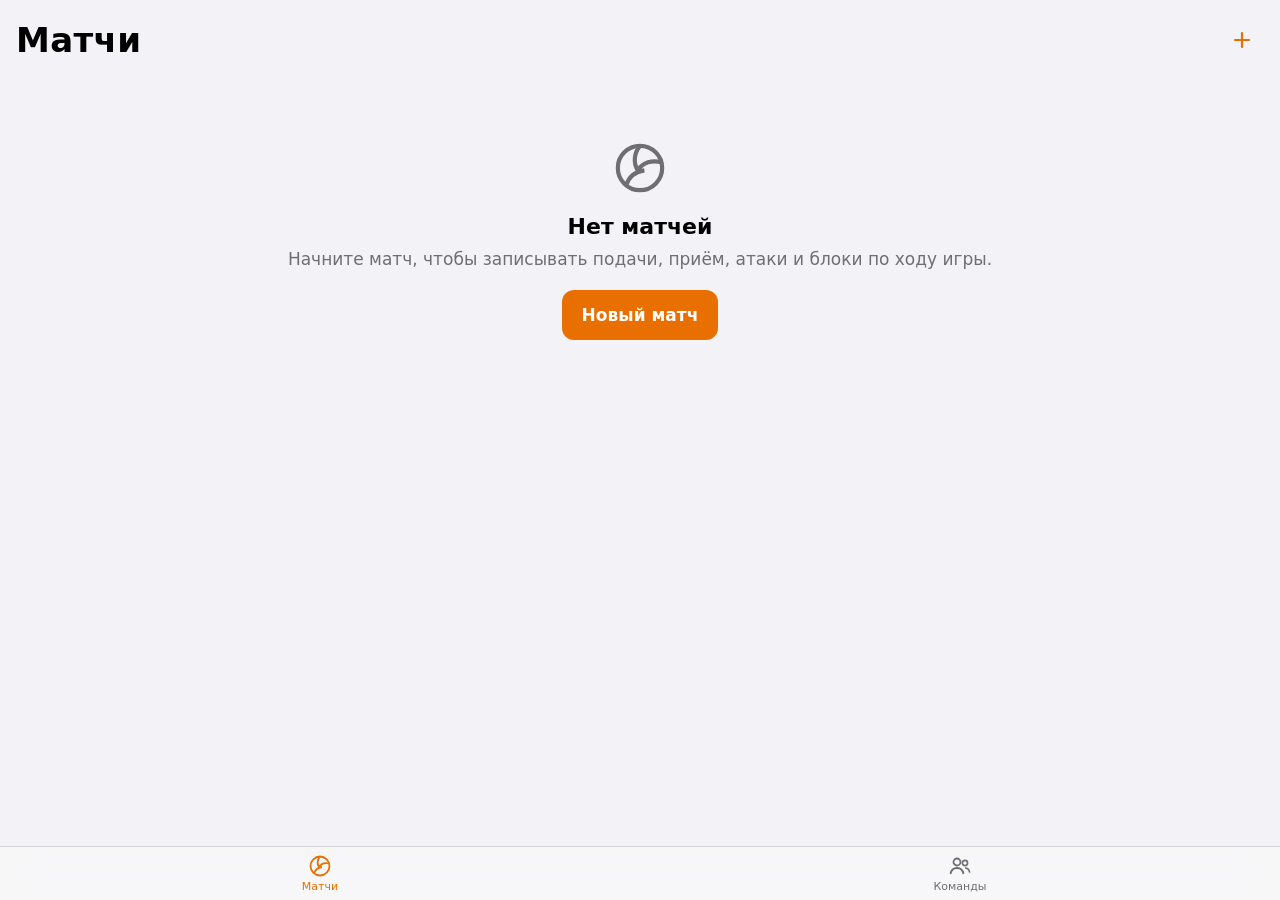
==== docs/index.html @ 700442e5 "Add installable web version of VolleyStats in docs/ Vanilla JS progressive web app for iPhone that n" ====
<!doctype html>
<html lang="ru">
<head>
  <meta charset="utf-8">
  <meta name="viewport" content="width=device-width, initial-scale=1, viewport-fit=cover">
  <title>Волейбол Стат</title>
  <meta name="description" content="Статистика волейбольного матча по ходу игры: подача, приём, атака, блок, защита.">
  <meta name="theme-color" content="#f2f2f7" media="(prefers-color-scheme: light)">
  <meta name="theme-color" content="#000000" media="(prefers-color-scheme: dark)">
  <meta name="apple-mobile-web-app-capable" content="yes">
  <meta name="mobile-web-app-capable" content="yes">
  <meta name="apple-mobile-web-app-status-bar-style" content="default">
  <meta name="apple-mobile-web-app-title" content="Волейбол">
  <link rel="manifest" href="manifest.webmanifest">
  <link rel="apple-touch-icon" href="icons/apple-touch-icon.png">
  <link rel="icon" type="image/png" href="icons/icon-192.png">
  <link rel="stylesheet" href="css/styles.css">
  <script type="module" src="js/app.js"></script>
</head>
<body>
  <div id="app"></div>
  <noscript>Для работы приложения нужен JavaScript.</noscript>
</body>
</html>
---- docs/css/styles.css ----
:root {
  --bg: #f2f2f7;
  --card: #ffffff;
  --card-pressed: #e5e5ea;
  --text: #000000;
  --muted: #6e6e73;
  --sep: rgba(60, 60, 67, 0.18);
  --bar: rgba(249, 249, 249, 0.86);
  --accent: #e86f00;
  --accent-soft: rgba(249, 122, 0, 0.14);
  --good: #248a3d;
  --bad: #d70015;
  --neutral: #0a66d8;
  --danger: #d70015;
  --tile: #ffffff;
  color-scheme: light;
}

@media (prefers-color-scheme: dark) {
  :root {
    --bg: #000000;
    --card: #1c1c1e;
    --card-pressed: #2c2c2e;
    --text: #ffffff;
    --muted: #98989f;
    --sep: rgba(84, 84, 88, 0.6);
    --bar: rgba(22, 22, 24, 0.86);
    --accent: #ff9230;
    --accent-soft: rgba(255, 146, 48, 0.2);
    --good: #2ea84c;
    --bad: #e5303d;
    --neutral: #2f7cf6;
    --danger: #ff453a;
    --tile: #1c1c1e;
    color-scheme: dark;
  }
}

* {
  box-sizing: border-box;
}

html {
  -webkit-text-size-adjust: 100%;
}

body {
  margin: 0;
  background: var(--bg);
  color: var(--text);
  font: 17px/1.3 -apple-system, BlinkMacSystemFont, "SF Pro Text", system-ui, "Segoe UI", Roboto, sans-serif;
  padding-bottom: env(safe-area-inset-bottom);
  -webkit-tap-highlight-color: transparent;
  overscroll-behavior-y: none;
}

body.with-tabs {
  padding-bottom: calc(64px + env(safe-area-inset-bottom));
}

button,
input,
select {
  font: inherit;
  color: inherit;
}

button,
a,
label {
  touch-action: manipulation;
}

button {
  -webkit-user-select: none;
  user-select: none;
}

a {
  color: inherit;
  text-decoration: none;
}

svg {
  width: 24px;
  height: 24px;
}

/* ---------- Headers ---------- */

.large-header {
  display: flex;
  align-items: flex-end;
  justify-content: space-between;
  padding: calc(env(safe-area-inset-top) + 18px) 16px 6px;
}

.large-header h1 {
  margin: 0;
  font-size: 34px;
  font-weight: 700;
  letter-spacing: 0.01em;
}

.navbar {
  position: sticky;
  top: 0;
  z-index: 10;
  display: grid;
  grid-template-columns: 1fr auto 1fr;
  align-items: center;
  gap: 8px;
  min-height: 44px;
  padding: env(safe-area-inset-top) 8px 0;
  background: var(--bar);
  -webkit-backdrop-filter: saturate(180%) blur(20px);
  backdrop-filter: saturate(180%) blur(20px);
  border-bottom: 0.5px solid var(--sep);
}

.navbar h1 {
  margin: 0;
  font-size: 17px;
  font-weight: 600;
  text-align: center;
  white-space: nowrap;
  overflow: hidden;
  text-overflow: ellipsis;
  max-width: 52vw;
}

.nav-side {
  display: flex;
  align-items: center;
  gap: 4px;
  min-width: 0;
}

.nav-side.right {
  justify-content: flex-end;
}

.nav-btn {
  border: 0;
  background: none;
  color: var(--accent);
  padding: 10px 8px;
  font-size: 17px;
  white-space: nowrap;
  cursor: pointer;
}

.nav-btn.bold {
  font-weight: 600;
}

.nav-btn:disabled,
.icon-btn:disabled {
  color: var(--muted);
  opacity: 0.45;
}

.icon-btn {
  display: inline-grid;
  place-items: center;
  width: 44px;
  height: 44px;
  border: 0;
  border-radius: 22px;
  background: none;
  color: var(--accent);
  cursor: pointer;
}

/* ---------- Content and lists ---------- */

.content {
  padding: 8px 16px 32px;
  max-width: 720px;
  margin: 0 auto;
}

.section-title {
  margin: 22px 16px 6px;
  font-size: 13px;
  font-weight: 400;
  text-transform: uppercase;
  color: var(--muted);
}

.group {
  background: var(--card);
  border-radius: 12px;
  overflow: hidden;
  margin-bottom: 8px;
}

.row {
  display: flex;
  align-items: center;
  gap: 12px;
  width: 100%;
  min-height: 48px;
  padding: 10px 16px;
  border: 0;
  background: none;
  text-align: left;
  position: relative;
  cursor: pointer;
}

.row + .row::before {
  content: "";
  position: absolute;
  top: 0;
  left: 16px;
  right: 0;
  border-top: 0.5px solid var(--sep);
}

a.row:active,
button.row:active,
label.row:active {
  background: var(--card-pressed);
}

.row-main {
  flex: 1;
  min-width: 0;
}

.row-title {
  white-space: nowrap;
  overflow: hidden;
  text-overflow: ellipsis;
}

.row-title.accent {
  color: var(--accent);
}

.row-sub {
  font-size: 15px;
  color: var(--muted);
}

.row-end {
  text-align: right;
}

.chev {
  width: 16px;
  height: 16px;
  color: var(--muted);
  opacity: 0.6;
  flex: none;
}

.sets-score {
  font-size: 20px;
  font-weight: 700;
  font-variant-numeric: tabular-nums;
}

.live-tag {
  font-size: 12px;
  color: var(--accent);
  font-variant-numeric: tabular-nums;
}

.num-badge {
  width: 36px;
  font-size: 20px;
  font-weight: 700;
  text-align: center;
  font-variant-numeric: tabular-nums;
}

.row.event {
  min-height: 42px;
  padding-top: 8px;
  padding-bottom: 8px;
  cursor: default;
  font-size: 15px;
}

.pt {
  font-size: 13px;
  font-weight: 700;
  padding: 2px 7px;
  border-radius: 8px;
  color: #fff;
  font-variant-numeric: tabular-nums;
}

.pt.us {
  background: var(--good);
}

.pt.them {
  background: var(--bad);
}

.del {
  border: 0;
  background: none;
  color: var(--muted);
  font-size: 15px;
  padding: 8px 0 8px 8px;
  cursor: pointer;
}

.hint {
  margin: 8px 16px 16px;
  font-size: 13px;
  color: var(--muted);
}

/* ---------- Buttons ---------- */

.btn {
  display: inline-flex;
  align-items: center;
  justify-content: center;
  min-height: 50px;
  padding: 0 20px;
  border: 0;
  border-radius: 12px;
  background: var(--card);
  color: var(--accent);
  font-size: 17px;
  font-weight: 600;
  cursor: pointer;
}

.btn.primary {
  background: var(--accent);
  color: #fff;
}

.btn.danger {
  color: var(--danger);
}

.btn.wide {
  display: flex;
  width: 100%;
  margin: 16px 0;
}

.btn:disabled {
  opacity: 0.4;
}

.btn:active,
.out:active,
.player:active {
  filter: brightness(0.9);
}

.link {
  border: 0;
  background: none;
  padding: 0;
  color: var(--accent);
  font-weight: 600;
  cursor: pointer;
}

/* ---------- Forms ---------- */

.form .field {
  display: flex;
  align-items: center;
  gap: 12px;
  min-height: 48px;
  padding: 4px 16px;
  position: relative;
}

.form .field + .field::before {
  content: "";
  position: absolute;
  top: 0;
  left: 16px;
  right: 0;
  border-top: 0.5px solid var(--sep);
}

.form .field > span {
  flex: none;
  min-width: 112px;
}

.form .field input,
.form .field select {
  flex: 1;
  min-width: 0;
  border: 0;
  background: none;
  font-size: 17px;
  padding: 8px 0;
  text-align: right;
  outline: none;
}

.form .field input:only-child {
  text-align: left;
}

.form .field select {
  -webkit-appearance: none;
  appearance: none;
  color: var(--muted);
  text-align-last: right;
}

.form .field input[type="datetime-local"] {
  -webkit-appearance: none;
  appearance: none;
}

.field.note {
  font-size: 15px;
  color: var(--muted);
  padding: 12px 16px;
  display: block;
}

/* ---------- Empty state ---------- */

.empty {
  text-align: center;
  padding: 72px 32px;
}

.empty-icon svg {
  width: 56px;
  height: 56px;
  color: var(--muted);
}

.empty h2 {
  margin: 12px 0 6px;
  font-size: 22px;
}

.empty p {
  margin: 0 0 20px;
  color: var(--muted);
}

.empty-actions {
  display: flex;
  flex-direction: column;
  gap: 10px;
  align-items: center;
}

/* ---------- Tab bar ---------- */

.tabbar {
  position: fixed;
  left: 0;
  right: 0;
  bottom: 0;
  z-index: 20;
  display: flex;
  padding-bottom: env(safe-area-inset-bottom);
  background: var(--bar);
  -webkit-backdrop-filter: saturate(180%) blur(20px);
  backdrop-filter: saturate(180%) blur(20px);
  border-top: 0.5px solid var(--sep);
}

.tab {
  flex: 1;
  display: flex;
  flex-direction: column;
  align-items: center;
  gap: 2px;
  padding: 7px 0 6px;
  font-size: 11px;
  font-weight: 500;
  color: var(--muted);
}

.tab.active {
  color: var(--accent);
}

/* ---------- Match detail ---------- */

.score-card {
  background: var(--card);
  border-radius: 12px;
  padding: 16px;
  margin-top: 8px;
  text-align: center;
}

.score-teams {
  display: grid;
  grid-template-columns: 1fr auto 1fr;
  align-items: center;
  gap: 10px;
  font-weight: 600;
}

.score-teams span:first-child {
  text-align: left;
}

.score-teams span:last-child {
  text-align: right;
}

.score-teams strong {
  font-size: 36px;
  font-variant-numeric: tabular-nums;
}

.score-sets {
  margin-top: 6px;
  color: var(--muted);
  font-variant-numeric: tabular-nums;
}

.score-date {
  margin-top: 4px;
  font-size: 13px;
  color: var(--muted);
}

/* ---------- Live input ---------- */

.live-top {
  position: sticky;
  top: 0;
  z-index: 10;
  background: var(--bar);
  -webkit-backdrop-filter: saturate(180%) blur(20px);
  backdrop-filter: saturate(180%) blur(20px);
  border-bottom: 0.5px solid var(--sep);
}

.live-top .navbar {
  position: static;
  background: none;
  -webkit-backdrop-filter: none;
  backdrop-filter: none;
  border-bottom: 0;
}

.scoreboard {
  display: grid;
  grid-template-columns: 1fr auto 1fr;
  align-items: center;
  gap: 8px;
  padding: 0 16px 8px;
}

.sb-name {
  font-size: 15px;
  font-weight: 600;
  white-space: nowrap;
  overflow: hidden;
  text-overflow: ellipsis;
}

.sb-sets {
  font-size: 12px;
  color: var(--muted);
}

.sb-team.right {
  text-align: right;
}

.sb-score {
  font-size: 46px;
  font-weight: 800;
  line-height: 1;
  font-variant-numeric: tabular-nums;
  letter-spacing: -0.02em;
}

.sb-score span {
  margin: 0 6px;
  color: var(--muted);
  font-weight: 600;
}

.sb-history {
  text-align: center;
  font-size: 12px;
  color: var(--muted);
  padding-bottom: 8px;
  margin-top: -2px;
  font-variant-numeric: tabular-nums;
}

.content.live {
  padding-top: 12px;
}

.players {
  display: grid;
  grid-template-columns: repeat(auto-fill, minmax(64px, 1fr));
  gap: 8px;
}

.player {
  display: flex;
  flex-direction: column;
  align-items: center;
  justify-content: center;
  min-height: 58px;
  padding: 4px;
  border: 2px solid transparent;
  border-radius: 12px;
  background: var(--tile);
  cursor: pointer;
}

.player .num {
  font-size: 22px;
  font-weight: 700;
  line-height: 1.1;
  font-variant-numeric: tabular-nums;
}

.player .name {
  max-width: 100%;
  font-size: 11px;
  color: var(--muted);
  white-space: nowrap;
  overflow: hidden;
  text-overflow: ellipsis;
}

.player.libero {
  border-color: var(--accent-soft);
}

.player.selected {
  background: var(--accent);
  border-color: var(--accent);
  color: #fff;
}

.player.selected .name {
  color: rgba(255, 255, 255, 0.9);
}

.pad {
  margin-top: 18px;
}

.pad-who {
  font-weight: 600;
  margin: 0 0 8px;
}

.pad-who.muted {
  color: var(--muted);
}

.pad-row {
  display: flex;
  align-items: stretch;
  gap: 6px;
  margin-bottom: 6px;
}

.pad-label {
  flex: none;
  width: 64px;
  display: flex;
  align-items: center;
  font-size: 14px;
  font-weight: 600;
}

.out {
  flex: 1;
  min-width: 0;
  min-height: 46px;
  padding: 4px 2px;
  border: 0;
  border-radius: 10px;
  color: #fff;
  font-size: 13px;
  font-weight: 600;
  line-height: 1.1;
  letter-spacing: -0.01em;
  cursor: pointer;
  -webkit-hyphens: auto;
  hyphens: auto;
}

.out.good {
  background: var(--good);
}

.out.bad {
  background: var(--bad);
}

.out.neutral {
  background: var(--neutral);
}

.out:disabled {
  opacity: 0.3;
}

.finished {
  text-align: center;
  padding: 24px 0 8px;
}

.finished .trophy {
  font-size: 48px;
  filter: grayscale(1);
}

.finished .trophy.won {
  filter: none;
}

.finished h2 {
  margin: 4px 0;
}

.finished p {
  color: var(--muted);
  font-size: 15px;
}

/* ---------- Stats ---------- */

.chips {
  display: flex;
  gap: 8px;
  overflow-x: auto;
  padding: 4px 0 10px;
  scrollbar-width: none;
}

.chips::-webkit-scrollbar {
  display: none;
}

.chip {
  flex: none;
  border: 0;
  border-radius: 18px;
  padding: 8px 14px;
  background: var(--card);
  font-size: 15px;
  font-weight: 500;
  cursor: pointer;
}

.chip.active {
  background: var(--accent);
  color: #fff;
}

.segmented {
  display: flex;
  padding: 2px;
  border-radius: 9px;
  background: var(--card-pressed);
  margin-bottom: 14px;
}

.seg {
  flex: 1;
  border: 0;
  border-radius: 7px;
  padding: 6px 2px;
  background: none;
  font-size: 13px;
  font-weight: 500;
  cursor: pointer;
  white-space: nowrap;
}

.seg.active {
  background: var(--card);
  box-shadow: 0 1px 3px rgba(0, 0, 0, 0.12);
  font-weight: 600;
}

.table-wrap {
  overflow-x: auto;
  background: var(--card);
  border-radius: 12px;
  -webkit-overflow-scrolling: touch;
}

table.stats {
  border-collapse: separate;
  border-spacing: 0;
  width: 100%;
  font-variant-numeric: tabular-nums;
  font-size: 15px;
}

.stats th,
.stats td {
  padding: 10px 10px;
  text-align: right;
  white-space: nowrap;
  border-bottom: 0.5px solid var(--sep);
}

.stats thead th {
  font-size: 12px;
  font-weight: 600;
  color: var(--muted);
}

.stats .player-col {
  position: sticky;
  left: 0;
  z-index: 1;
  background: var(--card);
  text-align: left;
  font-weight: 400;
  max-width: 150px;
  overflow: hidden;
  text-overflow: ellipsis;
}

.stats tbody .player-col b {
  display: inline-block;
  min-width: 22px;
  text-align: right;
  margin-right: 4px;
}

.stats tfoot th,
.stats tfoot td {
  font-weight: 700;
  border-bottom: 0;
}

/* ---------- Dialogs ---------- */

.overlay {
  position: fixed;
  inset: 0;
  z-index: 100;
  display: grid;
  place-items: center;
  padding: 24px;
  background: rgba(0, 0, 0, 0.4);
  animation: fade 0.15s ease-out;
}

@keyframes fade {
  from {
    opacity: 0;
  }
}

.dialog {
  width: min(300px, 100%);
  border-radius: 14px;
  background: var(--card);
  text-align: center;
  overflow: hidden;
}

.dialog h2 {
  margin: 18px 16px 4px;
  font-size: 17px;
  font-weight: 600;
}

.dialog p {
  margin: 0 16px 16px;
  font-size: 13px;
}

.dialog-input {
  display: block;
  width: calc(100% - 32px);
  margin: 8px 16px 16px;
  padding: 8px 10px;
  border: 0.5px solid var(--sep);
  border-radius: 8px;
  background: var(--bg);
  font-size: 16px;
}

.dialog-buttons {
  display: flex;
  border-top: 0.5px solid var(--sep);
}

.dialog-buttons button {
  flex: 1;
  min-height: 46px;
  border: 0;
  background: none;
  color: var(--accent);
  font-size: 17px;
  cursor: pointer;
}

.dialog-buttons button + button {
  border-left: 0.5px solid var(--sep);
}

.dialog-buttons .bold {
  font-weight: 600;
}

.dialog-buttons .destructive {
  color: var(--danger);
  font-weight: 600;
}

.sheet-overlay {
  place-items: end center;
  padding: 0;
}

.sheet {
  width: 100%;
  max-width: 720px;
  max-height: 92vh;
  overflow-y: auto;
  border-radius: 14px 14px 0 0;
  background: var(--bg);
  padding: 0 16px calc(20px + env(safe-area-inset-bottom));
  animation: rise 0.2s ease-out;
}

@keyframes rise {
  from {
    transform: translateY(40px);
    opacity: 0;
  }
}

.sheet-bar {
  display: grid;
  grid-template-columns: 1fr auto 1fr;
  align-items: center;
  margin: 6px -8px 10px;
}

.sheet-bar h2 {
  margin: 0;
  font-size: 17px;
  font-weight: 600;
}

.sheet-bar .nav-btn:last-child {
  justify-self: end;
}

.sheet-bar .nav-btn:first-child {
  justify-self: start;
}

/* ---------- Narrow phones (iPhone SE 1st gen and similar) ---------- */

@media (max-width: 359px) {
  .content {
    padding-left: 12px;
    padding-right: 12px;
  }

  .pad-label {
    width: 52px;
    font-size: 12px;
  }

  .pad-row {
    gap: 4px;
  }

  .out {
    font-size: 12px;
  }

  .sb-score {
    font-size: 38px;
  }
}
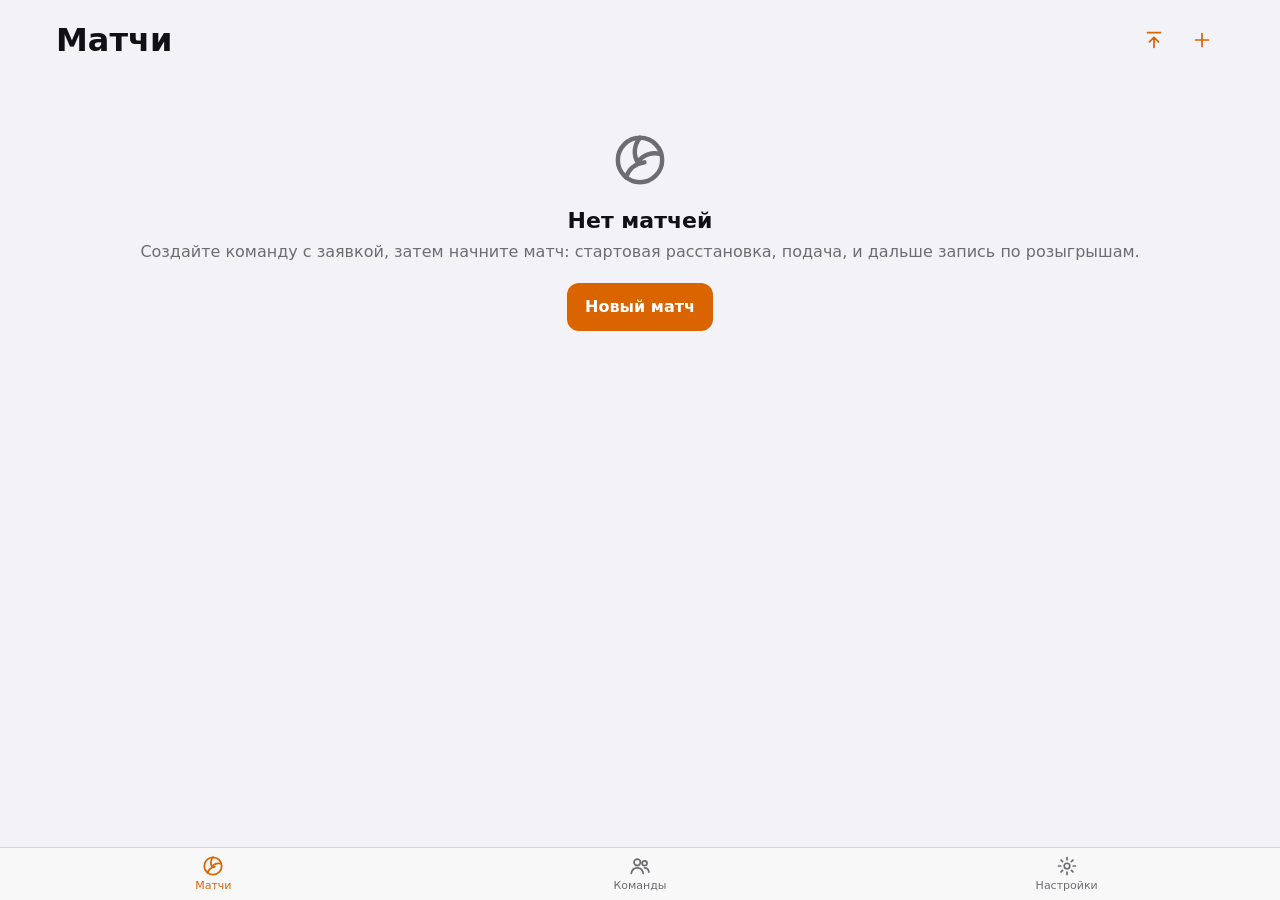
==== commit f0660933: "Rebuild web app as a rally-based scouting tool per the P0 spec The event log is now the single sourc" ====
--- a/docs/index.html
+++ b/docs/index.html
@@ -4,7 +4,7 @@
   <meta charset="utf-8">
   <meta name="viewport" content="width=device-width, initial-scale=1, viewport-fit=cover">
   <title>Волейбол Стат</title>
-  <meta name="description" content="Статистика волейбольного матча по ходу игры: подача, приём, атака, блок, защита.">
+  <meta name="description" content="Скаутинг волейбольного матча: журнал розыгрышей, расстановки, связующий, отчёты.">
   <meta name="theme-color" content="#f2f2f7" media="(prefers-color-scheme: light)">
   <meta name="theme-color" content="#000000" media="(prefers-color-scheme: dark)">
   <meta name="apple-mobile-web-app-capable" content="yes">
--- a/docs/css/styles.css
+++ b/docs/css/styles.css
@@ -1,18 +1,23 @@
 :root {
   --bg: #f2f2f7;
   --card: #ffffff;
-  --card-pressed: #e5e5ea;
-  --text: #000000;
-  --muted: #6e6e73;
+  --card-2: #f7f7fa;
+  --pressed: #e5e5ea;
+  --text: #111114;
+  --muted: #6c6c72;
   --sep: rgba(60, 60, 67, 0.18);
-  --bar: rgba(249, 249, 249, 0.86);
-  --accent: #e86f00;
-  --accent-soft: rgba(249, 122, 0, 0.14);
-  --good: #248a3d;
-  --bad: #d70015;
-  --neutral: #0a66d8;
-  --danger: #d70015;
-  --tile: #ffffff;
+  --bar: rgba(249, 249, 249, 0.9);
+  --accent: #d96400;
+  --accent-ink: #ffffff;
+  --accent-soft: rgba(217, 100, 0, 0.12);
+  --good: #1f7a36;
+  --bad: #c4161c;
+  --neutral: #2c5fd4;
+  --warn: #9a5b00;
+  --danger: #c4161c;
+  --us: #1f7a36;
+  --them: #c4161c;
+  --chart: #2c5fd4;
   color-scheme: light;
 }
 
@@ -20,18 +25,23 @@
   :root {
     --bg: #000000;
     --card: #1c1c1e;
-    --card-pressed: #2c2c2e;
-    --text: #ffffff;
-    --muted: #98989f;
-    --sep: rgba(84, 84, 88, 0.6);
-    --bar: rgba(22, 22, 24, 0.86);
-    --accent: #ff9230;
-    --accent-soft: rgba(255, 146, 48, 0.2);
-    --good: #2ea84c;
-    --bad: #e5303d;
-    --neutral: #2f7cf6;
-    --danger: #ff453a;
-    --tile: #1c1c1e;
+    --card-2: #232326;
+    --pressed: #2c2c2e;
+    --text: #f5f5f7;
+    --muted: #9a9aa1;
+    --sep: rgba(84, 84, 88, 0.65);
+    --bar: rgba(22, 22, 24, 0.9);
+    --accent: #ff9a3d;
+    --accent-ink: #1a0d00;
+    --accent-soft: rgba(255, 154, 61, 0.18);
+    --good: #34a853;
+    --bad: #ef4444;
+    --neutral: #5b8cff;
+    --warn: #e0a030;
+    --danger: #ff5a52;
+    --us: #34a853;
+    --them: #ef4444;
+    --chart: #7aa2ff;
     color-scheme: dark;
   }
 }
@@ -48,32 +58,34 @@
   margin: 0;
   background: var(--bg);
   color: var(--text);
-  font: 17px/1.3 -apple-system, BlinkMacSystemFont, "SF Pro Text", system-ui, "Segoe UI", Roboto, sans-serif;
+  font: 16px/1.35 -apple-system, BlinkMacSystemFont, "SF Pro Text", system-ui, "Segoe UI", Roboto, sans-serif;
   padding-bottom: env(safe-area-inset-bottom);
   -webkit-tap-highlight-color: transparent;
-  overscroll-behavior-y: none;
 }
 
 body.with-tabs {
-  padding-bottom: calc(64px + env(safe-area-inset-bottom));
+  padding-bottom: calc(60px + env(safe-area-inset-bottom));
 }
 
 button,
 input,
-select {
+select,
+textarea {
   font: inherit;
   color: inherit;
 }
 
 button,
 a,
-label {
+label,
+select {
   touch-action: manipulation;
 }
 
 button {
   -webkit-user-select: none;
   user-select: none;
+  cursor: pointer;
 }
 
 a {
@@ -81,25 +93,59 @@
   text-decoration: none;
 }
 
-svg {
-  width: 24px;
-  height: 24px;
-}
-
-/* ---------- Headers ---------- */
+.ico {
+  width: 22px;
+  height: 22px;
+  flex: none;
+}
+
+.mono {
+  font-variant-numeric: tabular-nums;
+}
+
+.muted {
+  color: var(--muted);
+}
+
+.small {
+  font-size: 13px;
+}
+
+kbd {
+  font: 600 10px/1 ui-monospace, SFMono-Regular, Menlo, monospace;
+  padding: 2px 4px;
+  border-radius: 4px;
+  background: rgba(127, 127, 127, 0.18);
+  color: inherit;
+  opacity: 0.75;
+}
+
+@media (hover: none) {
+  kbd {
+    display: none;
+  }
+}
+
+/* ---------- Headers and navigation ---------- */
 
 .large-header {
   display: flex;
   align-items: flex-end;
   justify-content: space-between;
   padding: calc(env(safe-area-inset-top) + 18px) 16px 6px;
+  max-width: 1200px;
+  margin: 0 auto;
 }
 
 .large-header h1 {
   margin: 0;
-  font-size: 34px;
+  font-size: 32px;
   font-weight: 700;
-  letter-spacing: 0.01em;
+}
+
+.lh-actions {
+  display: flex;
+  gap: 4px;
 }
 
 .navbar {
@@ -110,7 +156,7 @@
   grid-template-columns: 1fr auto 1fr;
   align-items: center;
   gap: 8px;
-  min-height: 44px;
+  min-height: 48px;
   padding: env(safe-area-inset-top) 8px 0;
   background: var(--bar);
   -webkit-backdrop-filter: saturate(180%) blur(20px);
@@ -118,15 +164,27 @@
   border-bottom: 0.5px solid var(--sep);
 }
 
-.navbar h1 {
+.nav-title {
+  text-align: center;
+  min-width: 0;
+  max-width: 60vw;
+}
+
+.nav-title h1 {
   margin: 0;
   font-size: 17px;
   font-weight: 600;
-  text-align: center;
   white-space: nowrap;
   overflow: hidden;
   text-overflow: ellipsis;
-  max-width: 52vw;
+}
+
+.nav-sub {
+  font-size: 12px;
+  color: var(--muted);
+  white-space: nowrap;
+  overflow: hidden;
+  text-overflow: ellipsis;
 }
 
 .nav-side {
@@ -141,13 +199,15 @@
 }
 
 .nav-btn {
+  display: inline-flex;
+  align-items: center;
+  gap: 2px;
   border: 0;
   background: none;
   color: var(--accent);
-  padding: 10px 8px;
+  padding: 10px 6px;
   font-size: 17px;
   white-space: nowrap;
-  cursor: pointer;
 }
 
 .nav-btn.bold {
@@ -156,8 +216,7 @@
 
 .nav-btn:disabled,
 .icon-btn:disabled {
-  color: var(--muted);
-  opacity: 0.45;
+  opacity: 0.35;
 }
 
 .icon-btn {
@@ -169,22 +228,56 @@
   border-radius: 22px;
   background: none;
   color: var(--accent);
-  cursor: pointer;
-}
-
-/* ---------- Content and lists ---------- */
+}
+
+.tabbar {
+  position: fixed;
+  left: 0;
+  right: 0;
+  bottom: 0;
+  z-index: 20;
+  display: flex;
+  padding-bottom: env(safe-area-inset-bottom);
+  background: var(--bar);
+  -webkit-backdrop-filter: saturate(180%) blur(20px);
+  backdrop-filter: saturate(180%) blur(20px);
+  border-top: 0.5px solid var(--sep);
+}
+
+.tab {
+  flex: 1;
+  display: flex;
+  flex-direction: column;
+  align-items: center;
+  gap: 2px;
+  padding: 7px 0 6px;
+  font-size: 11px;
+  font-weight: 500;
+  color: var(--muted);
+}
+
+.tab.active {
+  color: var(--accent);
+}
+
+/* ---------- Content, lists, forms ---------- */
 
 .content {
   padding: 8px 16px 32px;
+  max-width: 1200px;
+  margin: 0 auto;
+}
+
+.content.narrow {
   max-width: 720px;
-  margin: 0 auto;
 }
 
 .section-title {
   margin: 22px 16px 6px;
   font-size: 13px;
-  font-weight: 400;
+  font-weight: 500;
   text-transform: uppercase;
+  letter-spacing: 0.02em;
   color: var(--muted);
 }
 
@@ -206,10 +299,15 @@
   background: none;
   text-align: left;
   position: relative;
-  cursor: pointer;
-}
-
-.row + .row::before {
+}
+
+.row > .ico {
+  color: var(--accent);
+}
+
+.row + .row::before,
+.form .field + .field::before,
+.roster-row + .roster-row::before {
   content: "";
   position: absolute;
   top: 0;
@@ -221,7 +319,7 @@
 a.row:active,
 button.row:active,
 label.row:active {
-  background: var(--card-pressed);
+  background: var(--pressed);
 }
 
 .row-main {
@@ -240,7 +338,7 @@
 }
 
 .row-sub {
-  font-size: 15px;
+  font-size: 14px;
   color: var(--muted);
 }
 
@@ -253,7 +351,6 @@
   height: 16px;
   color: var(--muted);
   opacity: 0.6;
-  flex: none;
 }
 
 .sets-score {
@@ -276,98 +373,18 @@
   font-variant-numeric: tabular-nums;
 }
 
-.row.event {
-  min-height: 42px;
-  padding-top: 8px;
-  padding-bottom: 8px;
-  cursor: default;
-  font-size: 15px;
-}
-
-.pt {
+.hint {
+  margin: 8px 16px 14px;
   font-size: 13px;
-  font-weight: 700;
-  padding: 2px 7px;
-  border-radius: 8px;
-  color: #fff;
-  font-variant-numeric: tabular-nums;
-}
-
-.pt.us {
-  background: var(--good);
-}
-
-.pt.them {
-  background: var(--bad);
-}
-
-.del {
-  border: 0;
-  background: none;
-  color: var(--muted);
-  font-size: 15px;
-  padding: 8px 0 8px 8px;
-  cursor: pointer;
-}
-
-.hint {
-  margin: 8px 16px 16px;
-  font-size: 13px;
-  color: var(--muted);
-}
-
-/* ---------- Buttons ---------- */
-
-.btn {
-  display: inline-flex;
-  align-items: center;
-  justify-content: center;
-  min-height: 50px;
-  padding: 0 20px;
-  border: 0;
-  border-radius: 12px;
-  background: var(--card);
-  color: var(--accent);
-  font-size: 17px;
-  font-weight: 600;
-  cursor: pointer;
-}
-
-.btn.primary {
-  background: var(--accent);
-  color: #fff;
-}
-
-.btn.danger {
-  color: var(--danger);
-}
-
-.btn.wide {
-  display: flex;
-  width: 100%;
-  margin: 16px 0;
-}
-
-.btn:disabled {
-  opacity: 0.4;
-}
-
-.btn:active,
-.out:active,
-.player:active {
-  filter: brightness(0.9);
-}
-
-.link {
-  border: 0;
-  background: none;
-  padding: 0;
-  color: var(--accent);
-  font-weight: 600;
-  cursor: pointer;
-}
-
-/* ---------- Forms ---------- */
+  color: var(--muted);
+}
+
+.warn-text {
+  color: var(--warn);
+  display: flex;
+  gap: 6px;
+  align-items: center;
+}
 
 .form .field {
   display: flex;
@@ -378,27 +395,24 @@
   position: relative;
 }
 
-.form .field + .field::before {
-  content: "";
-  position: absolute;
-  top: 0;
-  left: 16px;
-  right: 0;
-  border-top: 0.5px solid var(--sep);
+.form .field.col {
+  flex-direction: column;
+  align-items: stretch;
+  padding: 10px 16px;
 }
 
 .form .field > span {
   flex: none;
-  min-width: 112px;
-}
-
-.form .field input,
+  min-width: 128px;
+}
+
+.form .field input:not([type="checkbox"]),
 .form .field select {
   flex: 1;
   min-width: 0;
   border: 0;
   background: none;
-  font-size: 17px;
+  font-size: 16px;
   padding: 8px 0;
   text-align: right;
   outline: none;
@@ -411,13 +425,24 @@
 .form .field select {
   -webkit-appearance: none;
   appearance: none;
-  color: var(--muted);
+  color: var(--accent);
   text-align-last: right;
 }
 
-.form .field input[type="datetime-local"] {
-  -webkit-appearance: none;
-  appearance: none;
+.field.check {
+  justify-content: space-between;
+}
+
+.field.check.plain {
+  display: flex;
+  padding: 12px 4px;
+}
+
+.field.check input,
+.chip-check input {
+  width: 22px;
+  height: 22px;
+  accent-color: var(--accent);
 }
 
 .field.note {
@@ -427,14 +452,250 @@
   display: block;
 }
 
+.key-input {
+  caret-color: transparent;
+  font-family: ui-monospace, Menlo, monospace !important;
+  cursor: pointer;
+}
+
+.key-input:focus {
+  color: var(--accent);
+}
+
+.textarea {
+  width: 100%;
+  border: 0.5px solid var(--sep);
+  border-radius: 10px;
+  background: var(--card);
+  padding: 10px;
+  font: 15px/1.4 ui-monospace, Menlo, monospace;
+}
+
+.roster .roster-row {
+  display: grid;
+  grid-template-columns: 28px 64px 1fr auto;
+  align-items: center;
+  gap: 10px;
+  padding: 8px 16px;
+  position: relative;
+}
+
+.roster-num {
+  width: 100%;
+  border: 0.5px solid var(--sep);
+  border-radius: 8px;
+  background: var(--card-2);
+  padding: 6px 8px;
+  text-align: center;
+  font-weight: 700;
+  font-variant-numeric: tabular-nums;
+}
+
+.roster-row input[type="checkbox"] {
+  width: 22px;
+  height: 22px;
+  accent-color: var(--accent);
+}
+
+.roster-pos {
+  color: var(--muted);
+  font-size: 14px;
+}
+
+/* ---------- Buttons and chips ---------- */
+
+.btn {
+  display: inline-flex;
+  align-items: center;
+  justify-content: center;
+  gap: 6px;
+  min-height: 48px;
+  padding: 0 18px;
+  border: 0;
+  border-radius: 12px;
+  background: var(--card);
+  color: var(--accent);
+  font-size: 16px;
+  font-weight: 600;
+}
+
+.btn.primary {
+  background: var(--accent);
+  color: var(--accent-ink);
+}
+
+.btn.danger {
+  color: var(--danger);
+}
+
+.btn.wide {
+  display: flex;
+  width: 100%;
+  margin: 14px 0;
+}
+
+.btn.small {
+  min-height: 36px;
+  padding: 0 12px;
+  font-size: 14px;
+  border-radius: 9px;
+}
+
+.btn.small .ico {
+  width: 16px;
+  height: 16px;
+}
+
+.btn:disabled {
+  opacity: 0.4;
+}
+
+.btn:active,
+.chip:active,
+.grade:active,
+.ptile:active,
+.skill:active,
+.tool:active {
+  filter: brightness(0.92);
+}
+
+.link {
+  border: 0;
+  background: none;
+  padding: 0 4px;
+  color: var(--accent);
+  font-weight: 600;
+  font-size: inherit;
+}
+
+.row-buttons {
+  display: flex;
+  flex-wrap: wrap;
+  gap: 8px;
+  margin: 10px 0;
+}
+
+.row-buttons.center {
+  justify-content: center;
+}
+
+.chip {
+  flex: none;
+  display: inline-flex;
+  align-items: center;
+  gap: 4px;
+  min-height: 40px;
+  border: 1px solid var(--sep);
+  border-radius: 20px;
+  padding: 6px 13px;
+  background: var(--card);
+  font-size: 14px;
+  font-weight: 500;
+}
+
+.chip small {
+  color: var(--muted);
+}
+
+.chip.active {
+  background: var(--accent);
+  border-color: var(--accent);
+  color: var(--accent-ink);
+}
+
+.chip:disabled {
+  opacity: 0.4;
+}
+
+.chip-check {
+  display: inline-flex;
+  align-items: center;
+  gap: 6px;
+  padding: 6px 10px;
+  border-radius: 10px;
+  background: var(--card-2);
+}
+
+.pick,
+.chips-row {
+  display: flex;
+  flex-wrap: wrap;
+  gap: 8px;
+  margin: 6px 0 10px;
+}
+
+.segmented {
+  display: flex;
+  padding: 2px;
+  border-radius: 10px;
+  background: var(--pressed);
+  margin: 6px 0 12px;
+}
+
+.seg {
+  flex: 1;
+  border: 0;
+  border-radius: 8px;
+  padding: 7px 6px;
+  background: none;
+  font-size: 14px;
+  font-weight: 500;
+}
+
+.segmented.big .seg {
+  padding: 12px 6px;
+  font-size: 16px;
+}
+
+.seg.active {
+  background: var(--card);
+  box-shadow: 0 1px 3px rgba(0, 0, 0, 0.14);
+  font-weight: 600;
+}
+
+.badge {
+  display: inline-block;
+  padding: 1px 8px;
+  border-radius: 8px;
+  background: var(--accent-soft);
+  color: var(--accent);
+  font-weight: 700;
+  font-size: 13px;
+}
+
+.badge.muted {
+  background: var(--pressed);
+  color: var(--muted);
+}
+
+.flag {
+  display: inline-block;
+  padding: 1px 7px;
+  border-radius: 7px;
+  font-size: 12px;
+  font-weight: 600;
+  background: var(--pressed);
+  color: var(--muted);
+}
+
+.flag.bad {
+  background: rgba(196, 22, 28, 0.14);
+  color: var(--bad);
+}
+
+.flag.info {
+  background: var(--accent-soft);
+  color: var(--accent);
+}
+
 /* ---------- Empty state ---------- */
 
 .empty {
   text-align: center;
-  padding: 72px 32px;
-}
-
-.empty-icon svg {
+  padding: 64px 28px;
+}
+
+.empty-icon .ico {
   width: 56px;
   height: 56px;
   color: var(--muted);
@@ -457,43 +718,11 @@
   align-items: center;
 }
 
-/* ---------- Tab bar ---------- */
-
-.tabbar {
-  position: fixed;
-  left: 0;
-  right: 0;
-  bottom: 0;
-  z-index: 20;
-  display: flex;
-  padding-bottom: env(safe-area-inset-bottom);
-  background: var(--bar);
-  -webkit-backdrop-filter: saturate(180%) blur(20px);
-  backdrop-filter: saturate(180%) blur(20px);
-  border-top: 0.5px solid var(--sep);
-}
-
-.tab {
-  flex: 1;
-  display: flex;
-  flex-direction: column;
-  align-items: center;
-  gap: 2px;
-  padding: 7px 0 6px;
-  font-size: 11px;
-  font-weight: 500;
-  color: var(--muted);
-}
-
-.tab.active {
-  color: var(--accent);
-}
-
-/* ---------- Match detail ---------- */
+/* ---------- Match hub and lineup ---------- */
 
 .score-card {
   background: var(--card);
-  border-radius: 12px;
+  border-radius: 14px;
   padding: 16px;
   margin-top: 8px;
   text-align: center;
@@ -516,20 +745,102 @@
 }
 
 .score-teams strong {
-  font-size: 36px;
+  font-size: 38px;
   font-variant-numeric: tabular-nums;
 }
 
-.score-sets {
-  margin-top: 6px;
-  color: var(--muted);
+.set-chips {
+  display: flex;
+  justify-content: center;
+  flex-wrap: wrap;
+  gap: 6px;
+  margin: 10px 0 4px;
+}
+
+.set-chip {
+  display: flex;
+  flex-direction: column;
+  padding: 4px 10px;
+  border-radius: 10px;
+  background: var(--card-2);
+  font-size: 12px;
+  color: var(--muted);
+}
+
+.set-chip b {
+  font-size: 16px;
+  color: var(--text);
   font-variant-numeric: tabular-nums;
+}
+
+.set-chip.won b {
+  color: var(--us);
+}
+
+.set-chip.lost b {
+  color: var(--them);
 }
 
 .score-date {
   margin-top: 4px;
   font-size: 13px;
   color: var(--muted);
+}
+
+.lineup-court {
+  display: grid;
+  grid-template-columns: repeat(3, minmax(0, 1fr));
+  gap: 8px;
+  margin: 12px 0;
+  padding: 10px;
+  border-radius: 14px;
+  background: var(--card);
+}
+
+.lineup-court .net,
+.court-net {
+  grid-column: 1 / -1;
+  text-align: center;
+  font-size: 11px;
+  text-transform: uppercase;
+  letter-spacing: 0.2em;
+  color: var(--muted);
+  border-bottom: 3px solid var(--muted);
+  padding-bottom: 2px;
+}
+
+.lineup-cell {
+  display: flex;
+  flex-direction: column;
+  gap: 4px;
+  padding: 8px;
+  border-radius: 10px;
+  background: var(--card-2);
+}
+
+.lineup-cell.front {
+  background: var(--accent-soft);
+}
+
+.lineup-cell .pos-label {
+  font-size: 12px;
+  font-weight: 700;
+  color: var(--muted);
+}
+
+.lineup-cell {
+  min-width: 0;
+}
+
+.lineup-cell select {
+  width: 100%;
+  min-width: 0;
+  border: 0;
+  background: none;
+  font-weight: 600;
+  font-size: 15px;
+  padding: 4px 0;
+  text-overflow: ellipsis;
 }
 
 /* ---------- Live input ---------- */
@@ -542,22 +853,31 @@
   -webkit-backdrop-filter: saturate(180%) blur(20px);
   backdrop-filter: saturate(180%) blur(20px);
   border-bottom: 0.5px solid var(--sep);
-}
-
-.live-top .navbar {
-  position: static;
-  background: none;
-  -webkit-backdrop-filter: none;
-  backdrop-filter: none;
-  border-bottom: 0;
+  padding-top: env(safe-area-inset-top);
+}
+
+.live-header {
+  display: grid;
+  grid-template-columns: auto 1fr auto;
+  align-items: center;
+  gap: 8px;
+  padding: 2px 8px 0;
 }
 
 .scoreboard {
   display: grid;
   grid-template-columns: 1fr auto 1fr;
   align-items: center;
-  gap: 8px;
-  padding: 0 16px 8px;
+  gap: 10px;
+  min-width: 0;
+}
+
+.sb-team {
+  min-width: 0;
+}
+
+.sb-team.right {
+  text-align: right;
 }
 
 .sb-name {
@@ -573,231 +893,778 @@
   color: var(--muted);
 }
 
-.sb-team.right {
-  text-align: right;
-}
-
 .sb-score {
-  font-size: 46px;
+  display: flex;
+  align-items: center;
+  gap: 6px;
+  font-size: 40px;
   font-weight: 800;
   line-height: 1;
   font-variant-numeric: tabular-nums;
-  letter-spacing: -0.02em;
-}
-
-.sb-score span {
-  margin: 0 6px;
+}
+
+.sb-score i {
+  font-style: normal;
   color: var(--muted);
   font-weight: 600;
 }
 
-.sb-history {
+.serve-dot {
+  display: inline-block;
+  width: 10px;
+  height: 10px;
+  margin: 0 5px;
+  border-radius: 50%;
+  background: var(--accent);
+  box-shadow: 0 0 0 3px var(--accent-soft);
+}
+
+.live-actions {
+  display: flex;
+}
+
+.live-meta {
+  display: flex;
+  flex-wrap: wrap;
+  align-items: center;
+  justify-content: center;
+  gap: 4px 12px;
+  padding: 2px 12px 8px;
+  font-size: 13px;
+  color: var(--muted);
+}
+
+.meta-sets {
+  font-variant-numeric: tabular-nums;
+}
+
+.content.wide.live {
+  padding-top: 12px;
+}
+
+.live-grid {
+  display: grid;
+  gap: 16px;
+}
+
+@media (min-width: 900px) {
+  .live-grid {
+    grid-template-columns: minmax(360px, 5fr) 6fr;
+    align-items: start;
+  }
+}
+
+.court {
+  display: flex;
+  flex-direction: column;
+  gap: 8px;
+  padding: 10px;
+  border-radius: 16px;
+  background: var(--card);
+}
+
+.court-row {
+  display: grid;
+  grid-template-columns: repeat(3, minmax(0, 1fr));
+  gap: 8px;
+}
+
+.court.flipped .court-net {
+  border-bottom: 0;
+  border-top: 3px solid var(--muted);
+  padding: 2px 0 0;
+}
+
+.ptile {
+  position: relative;
+  display: flex;
+  flex-direction: column;
+  align-items: center;
+  justify-content: center;
+  min-height: 74px;
+  padding: 6px 4px;
+  border: 2px solid transparent;
+  border-radius: 14px;
+  background: var(--card-2);
   text-align: center;
+}
+
+.ptile.front {
+  background: var(--accent-soft);
+}
+
+.ptile .num {
+  font-size: 26px;
+  font-weight: 800;
+  line-height: 1.05;
+  font-variant-numeric: tabular-nums;
+}
+
+.ptile .name {
+  max-width: 100%;
   font-size: 12px;
-  color: var(--muted);
-  padding-bottom: 8px;
-  margin-top: -2px;
-  font-variant-numeric: tabular-nums;
-}
-
-.content.live {
-  padding-top: 12px;
-}
-
-.players {
-  display: grid;
-  grid-template-columns: repeat(auto-fill, minmax(64px, 1fr));
-  gap: 8px;
-}
-
-.player {
-  display: flex;
-  flex-direction: column;
-  align-items: center;
-  justify-content: center;
-  min-height: 58px;
-  padding: 4px;
-  border: 2px solid transparent;
-  border-radius: 12px;
-  background: var(--tile);
-  cursor: pointer;
-}
-
-.player .num {
-  font-size: 22px;
-  font-weight: 700;
-  line-height: 1.1;
-  font-variant-numeric: tabular-nums;
-}
-
-.player .name {
-  max-width: 100%;
-  font-size: 11px;
   color: var(--muted);
   white-space: nowrap;
   overflow: hidden;
   text-overflow: ellipsis;
 }
 
-.player.libero {
-  border-color: var(--accent-soft);
-}
-
-.player.selected {
+.ptile .tags {
+  position: absolute;
+  top: 4px;
+  left: 6px;
+  right: 6px;
+  display: flex;
+  gap: 3px;
+  font-size: 10px;
+  pointer-events: none;
+}
+
+.ptile .pos {
+  font-weight: 700;
+  color: var(--muted);
+}
+
+.tag {
+  padding: 0 4px;
+  border-radius: 4px;
+  font-weight: 700;
+}
+
+.tag.lib {
+  background: var(--neutral);
+  color: #fff;
+}
+
+.tag.set {
+  background: var(--text);
+  color: var(--bg);
+}
+
+.tag.srv {
+  margin-left: auto;
+  background: var(--accent);
+  color: var(--accent-ink);
+}
+
+.ptile.is-libero {
+  border-color: var(--neutral);
+}
+
+.ptile.suggested {
+  border-color: var(--accent);
+  border-style: dashed;
+}
+
+.ptile.selected {
   background: var(--accent);
   border-color: var(--accent);
+  color: var(--accent-ink);
+}
+
+.ptile.selected .name,
+.ptile.selected .pos {
+  color: var(--accent-ink);
+}
+
+.bench {
+  display: grid;
+  grid-template-columns: repeat(auto-fill, minmax(76px, 1fr));
+  gap: 8px;
+  margin-top: 10px;
+}
+
+.ptile.mini {
+  min-height: 56px;
+}
+
+.ptile.mini .num {
+  font-size: 18px;
+}
+
+.ptile.opp {
+  background: rgba(196, 22, 28, 0.1);
+  border-color: rgba(196, 22, 28, 0.35);
+}
+
+.ptile.opp.selected {
+  background: var(--them);
+  border-color: var(--them);
   color: #fff;
 }
 
-.player.selected .name {
-  color: rgba(255, 255, 255, 0.9);
-}
-
-.pad {
-  margin-top: 18px;
+.ptile.unk {
+  border-style: dashed;
+  border-color: var(--sep);
 }
 
 .pad-who {
+  font-size: 17px;
+  margin-bottom: 8px;
+}
+
+.pad-who.muted {
+  color: var(--muted);
+}
+
+.skills {
+  display: grid;
+  grid-template-columns: repeat(8, 1fr);
+  gap: 6px;
+}
+
+.skill {
+  display: flex;
+  flex-direction: column;
+  align-items: center;
+  gap: 1px;
+  min-height: 56px;
+  padding: 4px 2px;
+  border: 2px solid transparent;
+  border-radius: 12px;
+  background: var(--card);
+}
+
+.skill b {
+  font-size: 20px;
+}
+
+.skill span {
+  font-size: 11px;
+  color: var(--muted);
+}
+
+.skill.suggested {
+  border-color: var(--accent);
+  border-style: dashed;
+}
+
+.skill.active {
+  background: var(--accent);
+  border-color: var(--accent);
+  color: var(--accent-ink);
+}
+
+.skill.active span {
+  color: var(--accent-ink);
+}
+
+.grades {
+  display: grid;
+  grid-template-columns: repeat(auto-fit, minmax(96px, 1fr));
+  gap: 8px;
+  margin: 10px 0;
+}
+
+.grade {
+  position: relative;
+  display: flex;
+  flex-direction: column;
+  align-items: center;
+  justify-content: center;
+  min-height: 64px;
+  padding: 6px 4px;
+  border: 2px solid transparent;
+  border-radius: 14px;
+  color: #fff;
   font-weight: 600;
-  margin: 0 0 8px;
-}
-
-.pad-who.muted {
-  color: var(--muted);
-}
-
-.pad-row {
-  display: flex;
-  align-items: stretch;
-  gap: 6px;
-  margin-bottom: 6px;
-}
-
-.pad-label {
-  flex: none;
-  width: 64px;
-  display: flex;
-  align-items: center;
+}
+
+.grade .g-sym {
+  font-size: 22px;
+  line-height: 1;
+  font-weight: 800;
+}
+
+.grade .g-label {
+  font-size: 13px;
+}
+
+.grade kbd {
+  position: absolute;
+  top: 4px;
+  right: 5px;
+}
+
+.grade.good {
+  background: var(--good);
+}
+
+.grade.bad {
+  background: var(--bad);
+}
+
+.grade.neutral {
+  background: var(--neutral);
+}
+
+.grade.warn {
+  background: var(--warn);
+}
+
+.grade.opp-good {
+  background: var(--card);
+  border-color: var(--good);
+  color: var(--good);
+}
+
+.grade.opp-bad {
+  background: var(--card);
+  border-color: var(--bad);
+  color: var(--bad);
+}
+
+.grade:disabled {
+  opacity: 0.3;
+}
+
+.extras {
+  margin: 8px 0;
+  padding: 10px 12px;
+  border-radius: 12px;
+  background: var(--card);
+}
+
+.extras-title {
   font-size: 14px;
   font-weight: 600;
-}
-
-.out {
+  margin-bottom: 6px;
+}
+
+.extra-row {
+  display: flex;
+  flex-wrap: wrap;
+  align-items: center;
+  gap: 6px;
+  margin: 6px 0;
+}
+
+.extra-row > span {
+  min-width: 96px;
+  font-size: 13px;
+  color: var(--muted);
+}
+
+.extra-row .chip {
+  min-height: 36px;
+  padding: 4px 11px;
+}
+
+.points {
+  display: grid;
+  grid-template-columns: 1fr 1fr;
+  gap: 8px;
+  margin: 12px 0 6px;
+}
+
+.btn.point {
+  min-height: 56px;
+  color: #fff;
+  font-size: 16px;
+}
+
+.btn.point.us {
+  background: var(--us);
+}
+
+.btn.point.them {
+  background: var(--them);
+}
+
+.btn.point kbd {
+  margin-left: 6px;
+}
+
+.kb-status {
+  font-size: 13px;
+  color: var(--accent);
+  margin: 6px 0;
+}
+
+.notice {
+  display: flex;
+  flex-wrap: wrap;
+  align-items: center;
+  gap: 6px;
+  margin: 8px 0;
+  padding: 10px 12px;
+  border-radius: 12px;
+  background: var(--accent-soft);
+  font-size: 14px;
+}
+
+.notice.warn {
+  background: rgba(154, 91, 0, 0.14);
+  color: var(--warn);
+}
+
+.notice .ico {
+  width: 18px;
+  height: 18px;
+}
+
+.rally-strip {
+  margin: 14px 0 6px;
+  padding: 10px 12px;
+  border-radius: 12px;
+  background: var(--card);
+  font-size: 14px;
+}
+
+.rally-now,
+.rally-last {
+  display: flex;
+  flex-wrap: wrap;
+  align-items: center;
+  gap: 5px;
+}
+
+.rally-last {
+  margin-top: 6px;
+  color: var(--muted);
+}
+
+.tchip {
+  display: inline-block;
+  padding: 2px 7px;
+  border-radius: 7px;
+  background: var(--card-2);
+  border: 1px solid var(--sep);
+  color: var(--text);
+  font: 600 12px/1.4 ui-monospace, Menlo, monospace;
+}
+
+.tchip.them {
+  border-style: dashed;
+}
+
+.tchip.good {
+  border-color: var(--good);
+}
+
+.tchip.bad {
+  border-color: var(--bad);
+}
+
+.tools {
+  display: grid;
+  grid-template-columns: repeat(auto-fill, minmax(92px, 1fr));
+  gap: 8px;
+  margin-top: 12px;
+}
+
+.tool {
+  display: flex;
+  flex-direction: column;
+  align-items: center;
+  gap: 4px;
+  min-height: 64px;
+  padding: 8px 4px;
+  border: 0;
+  border-radius: 12px;
+  background: var(--card);
+  color: var(--text);
+  font-size: 12px;
+  text-align: center;
+}
+
+.tool .ico {
+  color: var(--accent);
+}
+
+.tool:disabled {
+  opacity: 0.35;
+}
+
+.phase-card {
+  text-align: center;
+  padding: 28px 16px;
+  border-radius: 16px;
+  background: var(--card);
+}
+
+.phase-card h2 {
+  margin: 0 0 6px;
+}
+
+.phase-score {
+  font-size: 48px;
+  font-weight: 800;
+  font-variant-numeric: tabular-nums;
+}
+
+.sub-cols {
+  display: grid;
+  gap: 4px;
+}
+
+@media (min-width: 700px) {
+  .sub-cols {
+    grid-template-columns: 1fr 1fr;
+    gap: 16px;
+  }
+}
+
+/* ---------- Feed ---------- */
+
+.filters {
+  display: flex;
+  flex-wrap: wrap;
+  align-items: center;
+  gap: 8px;
+  margin: 6px 0 12px;
+}
+
+.filters select,
+.filters .search {
+  min-height: 38px;
+  border: 1px solid var(--sep);
+  border-radius: 10px;
+  background: var(--card);
+  padding: 6px 10px;
+  font-size: 14px;
+  max-width: 100%;
+}
+
+.filters .search {
+  width: 150px;
+}
+
+.toggle {
+  display: inline-flex;
+  align-items: center;
+  gap: 6px;
+  font-size: 14px;
+}
+
+.toggle input {
+  width: 20px;
+  height: 20px;
+  accent-color: var(--accent);
+}
+
+.feed {
+  display: flex;
+  flex-direction: column;
+  gap: 8px;
+}
+
+.rally-card {
+  border-radius: 12px;
+  background: var(--card);
+  overflow: hidden;
+}
+
+.rally-card.replayed {
+  opacity: 0.6;
+}
+
+.rc-head {
+  display: flex;
+  flex-wrap: wrap;
+  align-items: center;
+  gap: 6px 10px;
+  padding: 8px 12px;
+  font-size: 14px;
+  border-bottom: 0.5px solid var(--sep);
+}
+
+.rc-n {
+  font-weight: 700;
+}
+
+.rc-result b.us {
+  color: var(--us);
+}
+
+.rc-result b.them {
+  color: var(--them);
+}
+
+.rc-head .link {
+  margin-left: auto;
+}
+
+.rc-touches {
+  display: flex;
+  flex-direction: column;
+  padding: 4px 0;
+}
+
+.trow {
+  display: grid;
+  grid-template-columns: 26px 26px minmax(120px, 1.3fr) minmax(80px, 1fr) 2fr auto;
+  align-items: center;
+  gap: 8px;
+  padding: 6px 12px;
+  border: 0;
+  background: none;
+  text-align: left;
+  font-size: 14px;
+}
+
+.trow:active,
+.trow.hit {
+  background: var(--accent-soft);
+}
+
+.trow.them {
+  color: var(--muted);
+}
+
+.t-skill {
+  font-weight: 800;
+}
+
+.t-grade {
+  display: inline-grid;
+  place-items: center;
+  width: 24px;
+  height: 22px;
+  border-radius: 6px;
+  color: #fff;
+  font-weight: 800;
+}
+
+.t-grade.good {
+  background: var(--good);
+}
+
+.t-grade.bad {
+  background: var(--bad);
+}
+
+.t-grade.neutral {
+  background: var(--neutral);
+}
+
+.t-grade.warn {
+  background: var(--warn);
+}
+
+.t-extra {
+  font-size: 12px;
+  color: var(--muted);
+  overflow: hidden;
+  text-overflow: ellipsis;
+  white-space: nowrap;
+}
+
+@media (max-width: 640px) {
+  .trow {
+    grid-template-columns: 22px 26px 1fr auto;
+  }
+
+  .trow .t-label,
+  .trow .t-extra {
+    display: none;
+  }
+}
+
+.feed-note,
+.feed-set {
+  padding: 8px 12px;
+  border-radius: 10px;
+  background: var(--card-2);
+  font-size: 14px;
+  display: flex;
+  flex-wrap: wrap;
+  align-items: center;
+  gap: 6px;
+}
+
+.feed-set {
+  background: var(--accent-soft);
+}
+
+.feed-note.warn {
+  color: var(--warn);
+}
+
+.feed-note .ico {
+  width: 16px;
+  height: 16px;
+}
+
+.history {
+  margin: 0 16px;
+  padding-left: 18px;
+  font-size: 13px;
+  color: var(--muted);
+}
+
+/* ---------- Reports ---------- */
+
+.tabs {
+  display: flex;
+  gap: 4px;
+  overflow-x: auto;
+  margin: 6px 0 12px;
+  padding: 2px;
+  border-radius: 12px;
+  background: var(--pressed);
+  scrollbar-width: none;
+}
+
+.tab-link {
   flex: 1;
-  min-width: 0;
-  min-height: 46px;
-  padding: 4px 2px;
-  border: 0;
+  min-width: max-content;
+  padding: 9px 14px;
   border-radius: 10px;
-  color: #fff;
-  font-size: 13px;
+  text-align: center;
+  font-weight: 500;
+}
+
+.tab-link.active {
+  background: var(--card);
+  font-weight: 700;
+  box-shadow: 0 1px 3px rgba(0, 0, 0, 0.12);
+}
+
+.coverage {
+  margin: 0 0 12px;
+  padding: 10px 12px;
+  border-radius: 12px;
+  background: var(--card);
+  font-size: 14px;
+}
+
+.coverage.partial {
+  border-left: 4px solid var(--warn);
+}
+
+.coverage a {
+  color: var(--accent);
   font-weight: 600;
-  line-height: 1.1;
-  letter-spacing: -0.01em;
-  cursor: pointer;
-  -webkit-hyphens: auto;
-  hyphens: auto;
-}
-
-.out.good {
-  background: var(--good);
-}
-
-.out.bad {
-  background: var(--bad);
-}
-
-.out.neutral {
-  background: var(--neutral);
-}
-
-.out:disabled {
-  opacity: 0.3;
-}
-
-.finished {
-  text-align: center;
-  padding: 24px 0 8px;
-}
-
-.finished .trophy {
-  font-size: 48px;
-  filter: grayscale(1);
-}
-
-.finished .trophy.won {
-  filter: none;
-}
-
-.finished h2 {
-  margin: 4px 0;
-}
-
-.finished p {
-  color: var(--muted);
-  font-size: 15px;
-}
-
-/* ---------- Stats ---------- */
-
-.chips {
-  display: flex;
+}
+
+.report-block {
+  margin: 0 0 18px;
+}
+
+.rb-head {
+  display: flex;
+  flex-wrap: wrap;
+  align-items: center;
+  justify-content: space-between;
   gap: 8px;
-  overflow-x: auto;
-  padding: 4px 0 10px;
-  scrollbar-width: none;
-}
-
-.chips::-webkit-scrollbar {
-  display: none;
-}
-
-.chip {
-  flex: none;
-  border: 0;
-  border-radius: 18px;
-  padding: 8px 14px;
-  background: var(--card);
-  font-size: 15px;
-  font-weight: 500;
-  cursor: pointer;
-}
-
-.chip.active {
-  background: var(--accent);
-  color: #fff;
-}
-
-.segmented {
-  display: flex;
-  padding: 2px;
-  border-radius: 9px;
-  background: var(--card-pressed);
-  margin-bottom: 14px;
-}
-
-.seg {
-  flex: 1;
-  border: 0;
-  border-radius: 7px;
-  padding: 6px 2px;
-  background: none;
-  font-size: 13px;
-  font-weight: 500;
-  cursor: pointer;
-  white-space: nowrap;
-}
-
-.seg.active {
-  background: var(--card);
-  box-shadow: 0 1px 3px rgba(0, 0, 0, 0.12);
-  font-weight: 600;
+  margin: 8px 4px 6px;
+}
+
+.rb-head h3 {
+  margin: 0;
+  font-size: 18px;
+}
+
+.rb-actions {
+  display: flex;
+  gap: 6px;
 }
 
 .table-wrap {
   overflow-x: auto;
-  background: var(--card);
   border-radius: 12px;
+  background: var(--card);
   -webkit-overflow-scrolling: touch;
 }
 
@@ -805,50 +1672,232 @@
   border-collapse: separate;
   border-spacing: 0;
   width: 100%;
+  font-size: 14px;
   font-variant-numeric: tabular-nums;
-  font-size: 15px;
 }
 
 .stats th,
 .stats td {
-  padding: 10px 10px;
-  text-align: right;
+  padding: 9px 10px;
   white-space: nowrap;
   border-bottom: 0.5px solid var(--sep);
+  text-align: left;
+}
+
+.stats .num {
+  text-align: right;
 }
 
 .stats thead th {
   font-size: 12px;
   font-weight: 600;
   color: var(--muted);
-}
-
-.stats .player-col {
+  vertical-align: bottom;
+}
+
+.th-btn {
+  border: 0;
+  background: none;
+  padding: 0;
+  color: inherit;
+  font: inherit;
+  white-space: nowrap;
+}
+
+.stats .fixed:first-child {
   position: sticky;
   left: 0;
   z-index: 1;
   background: var(--card);
-  text-align: left;
-  font-weight: 400;
-  max-width: 150px;
-  overflow: hidden;
-  text-overflow: ellipsis;
-}
-
-.stats tbody .player-col b {
-  display: inline-block;
-  min-width: 22px;
-  text-align: right;
-  margin-right: 4px;
-}
-
-.stats tfoot th,
-.stats tfoot td {
+}
+
+.stats td.few {
+  color: var(--muted);
+  font-style: italic;
+}
+
+.stats td.na {
+  color: var(--muted);
+}
+
+.stats sup {
+  font-size: 10px;
+}
+
+.stats tfoot td,
+.stats tfoot th {
   font-weight: 700;
-  border-bottom: 0;
-}
-
-/* ---------- Dialogs ---------- */
+  background: var(--card-2);
+}
+
+.stats tfoot .fixed:first-child {
+  background: var(--card-2);
+}
+
+.stats tr.clickable {
+  cursor: pointer;
+}
+
+.stats tr.clickable:hover td,
+.stats tr.clickable:active td {
+  background: var(--accent-soft);
+}
+
+.formulas {
+  margin: 6px 8px;
+  font-size: 13px;
+  color: var(--muted);
+}
+
+.formulas summary {
+  cursor: pointer;
+  color: var(--accent);
+  font-weight: 600;
+}
+
+.formulas ul {
+  padding-left: 18px;
+}
+
+.charts {
+  display: grid;
+  grid-template-columns: repeat(auto-fill, minmax(280px, 1fr));
+  gap: 10px;
+}
+
+.chart {
+  margin: 0;
+  padding: 10px;
+  border-radius: 12px;
+  background: var(--card);
+}
+
+.chart figcaption {
+  font-size: 13px;
+  font-weight: 600;
+  margin-bottom: 4px;
+}
+
+.chart svg {
+  width: 100%;
+  height: auto;
+  display: block;
+}
+
+.chart .grid {
+  stroke: var(--sep);
+  stroke-width: 1;
+}
+
+.chart .axis {
+  fill: var(--muted);
+  font-size: 10px;
+}
+
+.chart .line {
+  fill: none;
+  stroke: var(--chart);
+  stroke-width: 2;
+  stroke-linejoin: round;
+  stroke-linecap: round;
+}
+
+.chart .end {
+  fill: var(--chart);
+  stroke: var(--card);
+  stroke-width: 2;
+}
+
+.chart .hit {
+  fill: transparent;
+}
+
+.chart .hit:hover {
+  fill: var(--chart);
+  fill-opacity: 0.25;
+}
+
+.rot-cards {
+  display: grid;
+  grid-template-columns: repeat(auto-fill, minmax(150px, 1fr));
+  gap: 10px;
+}
+
+.rot-card {
+  display: flex;
+  flex-direction: column;
+  gap: 8px;
+  padding: 10px;
+  border-radius: 14px;
+  background: var(--card);
+}
+
+.rot-key {
+  font-size: 18px;
+  font-weight: 800;
+}
+
+.mini-court {
+  display: grid;
+  grid-template-columns: repeat(3, 1fr);
+  gap: 4px;
+  border-top: 3px solid var(--muted);
+  padding-top: 4px;
+}
+
+.mc {
+  padding: 6px 0;
+  border-radius: 6px;
+  background: var(--card-2);
+  text-align: center;
+  font-weight: 700;
+  font-size: 14px;
+}
+
+.mc.front {
+  background: var(--accent-soft);
+}
+
+.mc.setter {
+  outline: 2px solid var(--text);
+}
+
+.mc.libero {
+  color: var(--neutral);
+}
+
+.rot-nums {
+  display: grid;
+  grid-template-columns: 1fr 1fr;
+  gap: 6px;
+}
+
+.rot-nums div {
+  display: flex;
+  flex-direction: column;
+}
+
+.rot-nums span {
+  font-size: 11px;
+  color: var(--muted);
+  font-weight: 600;
+}
+
+.rot-nums b {
+  font-size: 18px;
+}
+
+.rot-nums b.few {
+  color: var(--muted);
+  font-style: italic;
+}
+
+.rot-nums small {
+  font-size: 11px;
+  color: var(--muted);
+}
+
+/* ---------- Dialogs, sheets, toast ---------- */
 
 .overlay {
   position: fixed;
@@ -858,7 +1907,7 @@
   place-items: center;
   padding: 24px;
   background: rgba(0, 0, 0, 0.4);
-  animation: fade 0.15s ease-out;
+  animation: fade 0.12s ease-out;
 }
 
 @keyframes fade {
@@ -868,7 +1917,7 @@
 }
 
 .dialog {
-  width: min(300px, 100%);
+  width: min(320px, 100%);
   border-radius: 14px;
   background: var(--card);
   text-align: center;
@@ -883,7 +1932,7 @@
 
 .dialog p {
   margin: 0 16px 16px;
-  font-size: 13px;
+  font-size: 14px;
 }
 
 .dialog-input {
@@ -904,12 +1953,11 @@
 
 .dialog-buttons button {
   flex: 1;
-  min-height: 46px;
+  min-height: 48px;
   border: 0;
   background: none;
   color: var(--accent);
   font-size: 17px;
-  cursor: pointer;
 }
 
 .dialog-buttons button + button {
@@ -935,24 +1983,41 @@
   max-width: 720px;
   max-height: 92vh;
   overflow-y: auto;
-  border-radius: 14px 14px 0 0;
+  border-radius: 16px 16px 0 0;
   background: var(--bg);
   padding: 0 16px calc(20px + env(safe-area-inset-bottom));
-  animation: rise 0.2s ease-out;
+  animation: rise 0.18s ease-out;
+}
+
+@media (min-width: 900px) {
+  .sheet-overlay {
+    place-items: center;
+    padding: 24px;
+  }
+
+  .sheet {
+    border-radius: 16px;
+    max-height: 86vh;
+  }
 }
 
 @keyframes rise {
   from {
-    transform: translateY(40px);
+    transform: translateY(30px);
     opacity: 0;
   }
 }
 
 .sheet-bar {
+  position: sticky;
+  top: 0;
+  z-index: 1;
   display: grid;
   grid-template-columns: 1fr auto 1fr;
   align-items: center;
-  margin: 6px -8px 10px;
+  margin: 0 -16px 8px;
+  padding: 6px 8px;
+  background: var(--bg);
 }
 
 .sheet-bar h2 {
@@ -961,36 +2026,84 @@
   font-weight: 600;
 }
 
-.sheet-bar .nav-btn:last-child {
-  justify-self: end;
-}
-
 .sheet-bar .nav-btn:first-child {
   justify-self: start;
 }
 
-/* ---------- Narrow phones (iPhone SE 1st gen and similar) ---------- */
-
-@media (max-width: 359px) {
+.sheet-bar > :last-child {
+  justify-self: end;
+}
+
+.del {
+  border: 0;
+  background: none;
+  color: var(--muted);
+  padding: 8px;
+}
+
+.toast {
+  position: fixed;
+  left: 50%;
+  bottom: calc(80px + env(safe-area-inset-bottom));
+  z-index: 200;
+  max-width: calc(100% - 32px);
+  padding: 10px 16px;
+  border-radius: 12px;
+  background: rgba(30, 30, 32, 0.92);
+  color: #fff;
+  font-size: 14px;
+  transform: translate(-50%, 20px);
+  opacity: 0;
+  pointer-events: none;
+  transition: opacity 0.2s, transform 0.2s;
+}
+
+.toast.show {
+  opacity: 1;
+  transform: translate(-50%, 0);
+}
+
+/* ---------- Phones ---------- */
+
+@media (max-width: 520px) {
   .content {
     padding-left: 12px;
     padding-right: 12px;
   }
 
-  .pad-label {
-    width: 52px;
-    font-size: 12px;
+  .sb-score {
+    font-size: 32px;
   }
 
-  .pad-row {
-    gap: 4px;
+  .sb-name {
+    font-size: 13px;
   }
 
-  .out {
-    font-size: 12px;
+  .skills {
+    grid-template-columns: repeat(4, minmax(0, 1fr));
   }
 
-  .sb-score {
-    font-size: 38px;
+  .grades {
+    grid-template-columns: repeat(3, minmax(0, 1fr));
   }
-}
+
+  .lineup-cell select {
+    font-size: 14px;
+  }
+
+  .ptile {
+    min-height: 64px;
+  }
+
+  .ptile .num {
+    font-size: 22px;
+  }
+
+  .form .field > span {
+    min-width: 104px;
+  }
+
+  .live-header .nav-btn.back span {
+    display: none;
+  }
+}
